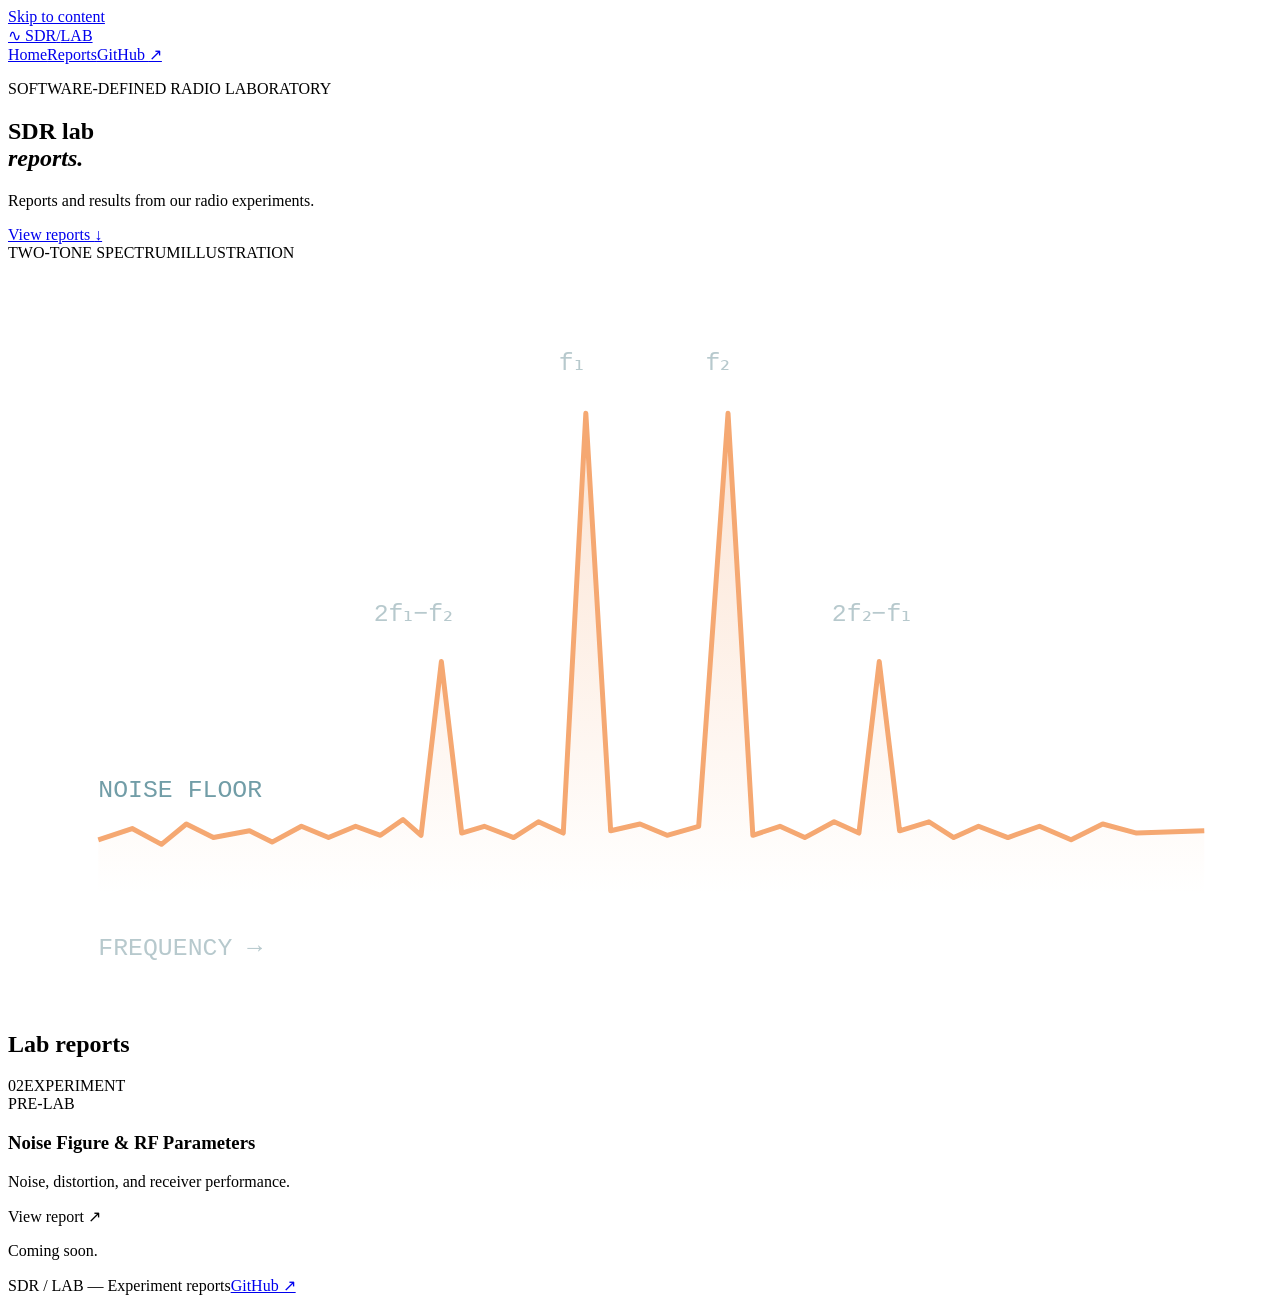
==== index.html @ 06001319 "Add files via upload" ====
<!doctype html>
<html lang="en">
<head>
  <meta charset="utf-8"><meta name="viewport" content="width=device-width, initial-scale=1">
  <meta name="description" content="Reports from our software-defined radio lab.">
  <title>SDR Lab — Experiment Reports</title>
  <link rel="icon" href="assets/favicon.svg" type="image/svg+xml">
  <link rel="stylesheet" href="assets/styles.css"><script src="assets/site.js" defer></script>
</head>
<body>
  <a class="skip" href="#main">Skip to content</a>
  <header class="site-header"><div class="container header-inner">
    <a class="brand" href="index.html" aria-label="SDR Lab home"><span class="brand-icon" aria-hidden="true">∿</span> SDR<span class="brand-light">/</span>LAB</a>
    <nav aria-label="Main navigation"><a class="active" href="index.html" aria-current="page">Home</a><a href="#notebook">Reports</a><a href="https://github.com/hodast79/sdr-lab-reports" target="_blank" rel="noopener noreferrer">GitHub <span aria-hidden="true">↗</span></a></nav>
  </div></header>
  <main id="main">
    <section class="hero"><div class="container hero-grid">
      <div class="hero-copy"><p class="eyebrow"><span class="tiny-dot"></span> SOFTWARE-DEFINED RADIO LABORATORY</p>
        <h1>SDR lab<br><em>reports.</em></h1>
        <p class="hero-description">Reports and results from our radio experiments.</p>
        <div class="actions"><a class="button primary" href="#notebook">View reports <span aria-hidden="true">↓</span></a></div>
      </div>
      <div class="instrument" role="img" aria-label="Illustrative two-tone spectrum, showing fundamental tones, third-order products and a noise floor. Not measured data.">
        <div class="instrument-top"><span><i></i> TWO-TONE SPECTRUM</span><span>ILLUSTRATION</span></div>
        <svg viewBox="0 0 560 330" aria-hidden="true">
          <defs><pattern id="grid" width="50" height="45" patternUnits="userSpaceOnUse"><path d="M 50 0 L 0 0 0 45" fill="none" stroke="#ffffff" stroke-opacity=".09"/></pattern><linearGradient id="signal" x1="0" y1="0" x2="0" y2="1"><stop stop-color="#f5a872" stop-opacity=".32"/><stop offset="1" stop-color="#f5a872" stop-opacity="0"/></linearGradient></defs>
          <rect x="38" y="20" width="495" height="260" fill="url(#grid)"/>
          <path d="M40 256 L55 251 68 258 79 249 91 255 107 252 117 257 130 250 142 255 154 250 165 254 175 247 183 254 192 177 201 253 211 250 224 255 235 248 246 253 256 67 267 252 280 249 292 254 306 250 319 67 330 254 342 250 353 255 366 248 377 253 386 177 395 252 408 248 419 255 430 250 443 255 457 250 471 256 485 249 500 253 530 252 L530 280 L40 280Z" fill="url(#signal)"/>
          <path d="M40 256 L55 251 68 258 79 249 91 255 107 252 117 257 130 250 142 255 154 250 165 254 175 247 183 254 192 177 201 253 211 250 224 255 235 248 246 253 256 67 267 252 280 249 292 254 306 250 319 67 330 254 342 250 353 255 366 248 377 253 386 177 395 252 408 248 419 255 430 250 443 255 457 250 471 256 485 249 500 253 530 252" fill="none" stroke="#f5a872" stroke-width="2.2" stroke-linejoin="round"/>
          <g fill="#b7c9cd" font-size="11" font-family="monospace"><text x="244" y="48">f₁</text><text x="309" y="48">f₂</text><text x="162" y="159">2f₁−f₂</text><text x="365" y="159">2f₂−f₁</text><text x="40" y="307">FREQUENCY →</text><text x="40" y="237" fill="#719da7">NOISE FLOOR</text></g>
        </svg>
      </div>
    </div></section>
    <section class="container notebook" id="notebook"><div class="section-heading"><h2>Lab reports</h2></div>
      <article class="lab-card"><div class="lab-number">02<span>EXPERIMENT</span></div><div class="lab-card-copy"><span class="badge" id="report-badge">PRE-LAB</span><h3>Noise Figure &amp; RF Parameters</h3><p>Noise, distortion, and receiver performance.</p></div><div class="report-download"><a class="button outline unavailable" id="pdf-view" role="link" aria-disabled="true" aria-describedby="pdf-status" target="_blank" rel="noopener noreferrer">View report <span aria-hidden="true">↗</span></a><a class="download-link" id="pdf-download" download="lab02-prelab.pdf" hidden>Download PDF ↓</a><p class="pdf-status" id="pdf-status" role="status">Coming soon.</p></div></article><noscript><p class="muted"><a href="lab02/prelab.pdf">Open PDF report</a></p></noscript>
    </section>

  </main>
  <footer class="container site-footer"><span>SDR / LAB <span class="footer-divider">—</span> Experiment reports</span><a href="https://github.com/hodast79/sdr-lab-reports">GitHub ↗</a></footer>
</body></html>
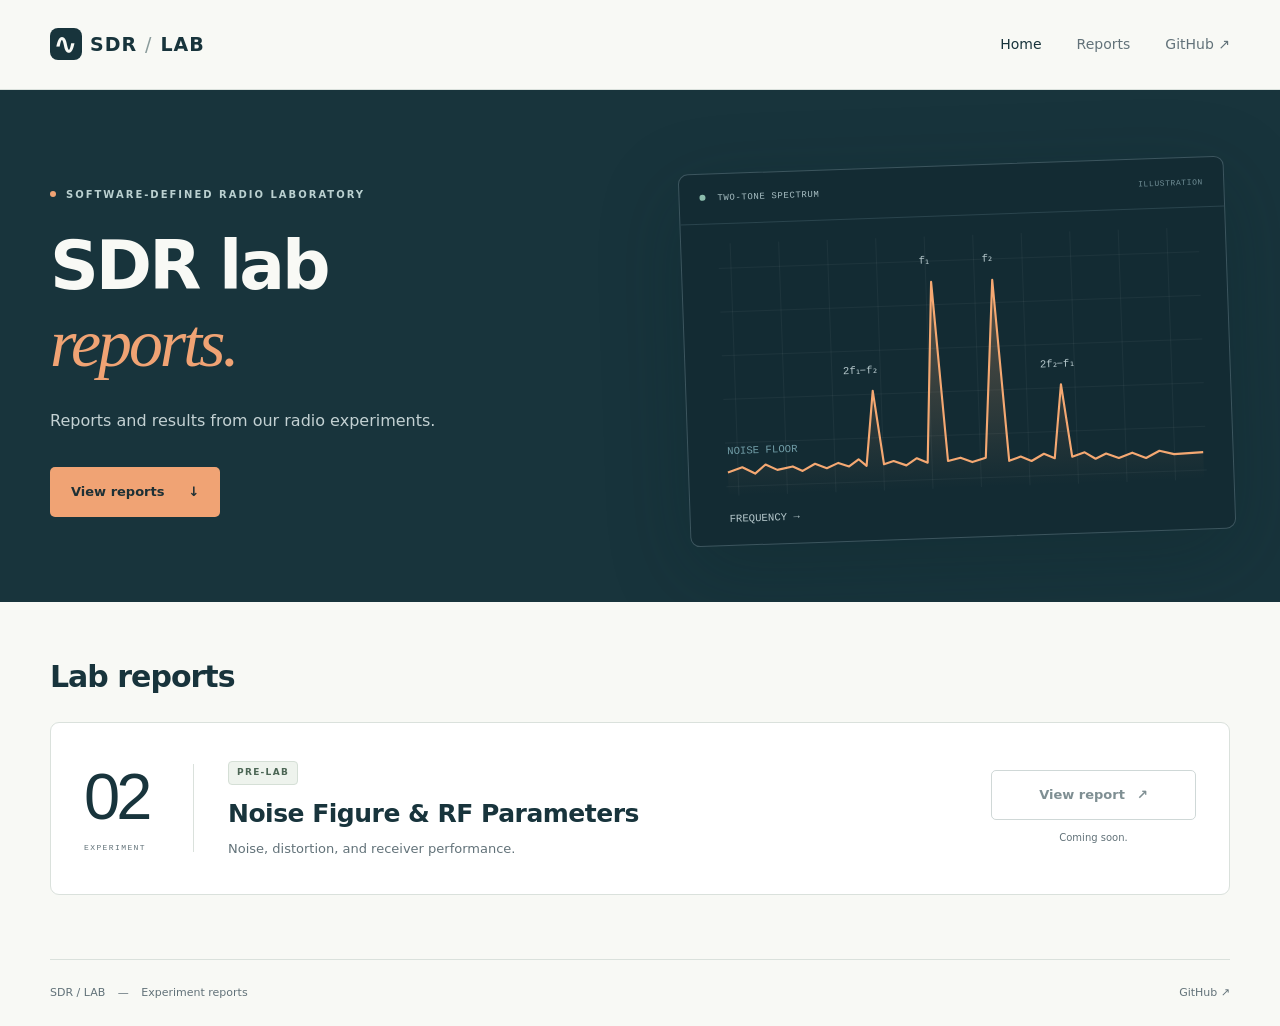
==== commit f2d5fbed: "Add files via upload" ====
--- a/index.html
+++ b/index.html
@@ -4,8 +4,17 @@
   <meta charset="utf-8"><meta name="viewport" content="width=device-width, initial-scale=1">
   <meta name="description" content="Reports from our software-defined radio lab.">
   <title>SDR Lab — Experiment Reports</title>
-  <link rel="icon" href="assets/favicon.svg" type="image/svg+xml">
-  <link rel="stylesheet" href="assets/styles.css"><script src="assets/site.js" defer></script>
+  <link rel="icon" href="[data-uri]" type="image/svg+xml">
+  <style>
+@import url('https://fonts.googleapis.com/css2?family=DM+Sans:wght@400;450;500;600;650;700&family=Manrope:wght@400;500;600;650;700;750;800&display=swap');
+:root{--paper:#f8f9f5;--ink:#18343c;--muted:#627279;--line:#dae1dc;--orange:#f0a374;--green:#21675e;--white:#fff;--serif:Georgia,'Times New Roman',serif}*{box-sizing:border-box}html{scroll-behavior:smooth;scroll-padding-top:100px}body{margin:0;background:var(--paper);color:var(--ink);font-family:'DM Sans',system-ui,sans-serif;font-size:16px;line-height:1.7}a{color:inherit;text-decoration:none}button,input{font:inherit}button,a,input,summary{-webkit-tap-highlight-color:transparent}a:focus-visible,button:focus-visible,input:focus-visible,summary:focus-visible{outline:3px solid #c46932;outline-offset:5px}.container{width:min(1180px,calc(100% - 80px));margin-inline:auto}.site-header{height:90px;background:var(--paper);border-bottom:1px solid var(--line)}.header-inner{height:100%;display:flex;align-items:center;justify-content:space-between;gap:24px}.brand{display:inline-flex;align-items:center;gap:8px;font-family:Manrope,system-ui,sans-serif;letter-spacing:1px;font-size:19px;font-weight:800;white-space:nowrap}.brand-icon{width:32px;height:32px;display:grid;place-items:center;color:var(--paper);background:var(--ink);border-radius:8px;font-size:29px;line-height:1}.brand-light{color:#8a9b9b;font-weight:400}nav{display:flex;gap:35px;align-items:center}nav a{font-size:14px;font-weight:500;color:var(--muted)}nav a:hover,nav .active{color:var(--ink)}.skip{position:absolute;top:-100px;z-index:100;background:white;padding:10px}.skip:focus{top:10px}.hero{background:var(--ink);color:var(--paper);overflow:hidden}.hero-grid{display:grid;grid-template-columns:1.06fr 1fr;align-items:center;gap:56px;padding-block:75px 64px}.eyebrow{font-size:10px;font-weight:700;letter-spacing:2px;display:flex;align-items:center;gap:10px;margin:0 0 25px;color:#bad0d0}.tiny-dot{width:6px;height:6px;border-radius:50%;background:var(--orange);flex:none}.eyebrow.dark{color:var(--green);margin-bottom:12px}.hero h1{font-family:Manrope,system-ui,sans-serif;font-weight:650;line-height:1.13;letter-spacing:-3px;font-size:clamp(42px,5.3vw,70px);margin:0 0 24px}.hero h1 em{font-family:var(--serif);font-weight:400;color:var(--orange)}.hero-description{color:#c3d1d3;max-width:450px;font-size:16px;line-height:1.9}.actions{display:flex;align-items:center;gap:25px;margin-top:30px;flex-wrap:wrap}.button{display:inline-flex;justify-content:center;align-items:center;gap:24px;font-weight:700;font-size:13px;padding:13px 20px;border:1px solid transparent;border-radius:5px;cursor:pointer;min-height:48px;transition:background .15s,transform .15s}.button:hover{transform:translateY(-2px)}.button.primary{background:var(--orange);color:#1e3035}.button.outline{background:transparent;border-color:#a9b9b7;color:var(--ink)}.button.outline:hover{background:#eaf0eb}.text-link{font-size:12px;color:#d3dfdf}.hero-meta{display:flex;gap:21px;font-size:9px;letter-spacing:2px;color:#91aaaf;margin-top:55px}.instrument{border:1px solid #3c555e;border-radius:10px;background:#132b33;box-shadow:0 24px 80px #081e2440;transform:rotate(-2deg)}.instrument-top,.instrument-bottom{display:flex;justify-content:space-between;align-items:center;gap:10px;font-family:monospace;font-size:9px;color:#a8bfc4;letter-spacing:.6px;padding:17px 20px}.instrument-top{border-bottom:1px solid #2a444d}.instrument-top i{display:inline-block;width:6px;height:6px;background:#8cbdad;border-radius:50%;margin-right:6px}.instrument-top>span:last-child{color:#708e96;font-size:8px}.instrument svg{display:block;width:100%}.instrument-bottom{padding:17px 20px;border-top:1px solid #2a444d;font-family:'DM Sans',sans-serif;font-size:10px;letter-spacing:0}.instrument-bottom b{color:var(--orange);font-family:monospace;margin-right:6px}.principles{border-bottom:1px solid var(--line);background:#eff2ec}.principle-grid{display:grid;grid-template-columns:repeat(3,1fr);padding-block:35px;gap:36px}.principle-grid>div+div{border-left:1px solid #d2dcd5;padding-left:35px}.mono{font-family:monospace;font-size:10px;letter-spacing:1.5px;color:var(--green)}h2,h3,h4{font-family:Manrope,system-ui,sans-serif;line-height:1.35}h2{font-size:30px;letter-spacing:-1px;margin:0 0 16px}h3{font-size:22px;letter-spacing:-.5px;margin:0 0 10px}.principle-grid h2{font-size:19px;letter-spacing:-.4px;margin:10px 0}.principle-grid p{font-size:13px;color:var(--muted);line-height:1.8;margin:0}.notebook{padding-block:55px 64px}.section-heading{display:flex;justify-content:space-between;align-items:flex-end;gap:30px;margin-bottom:25px}.section-heading h2{margin-bottom:0}.section-note{font-size:12px;color:var(--muted);padding-bottom:4px}.lab-card{display:flex;align-items:center;gap:34px;padding:33px;background:#fff;border:1px solid var(--line);border-radius:9px}.lab-number{font-size:65px;font-weight:500;line-height:1;font-family:Manrope,sans-serif;letter-spacing:-4px;width:110px;flex:none;border-right:1px solid var(--line);padding-right:32px}.lab-number span{display:block;font-family:monospace;font-size:8px;letter-spacing:1.4px;color:var(--muted);margin-top:15px}.lab-card-copy{flex:1}.badge{display:inline-flex;font-size:9px;letter-spacing:1.3px;padding:4px 8px;line-height:1.5;border:1px solid #d5dfd6;border-radius:4px;background:#eef3ed;color:#4c6655;font-weight:700}.lab-card h3{margin:12px 0 8px;font-size:25px}.lab-card p{font-size:13px;color:var(--muted);margin:0}.tags{display:flex;gap:15px;flex-wrap:wrap;margin-top:16px;font-size:10px;color:#627a78}.tags span:before{content:'·';margin-right:7px}.team-section{display:grid;grid-template-columns:1fr 1fr;gap:60px;padding-block:65px}.muted{color:var(--muted);font-size:14px}.team-roles{display:grid;gap:25px}.team-roles>div{display:flex;align-items:center;gap:18px}.team-roles h3{font-size:14px;letter-spacing:0;margin-bottom:5px}.team-roles p{font-size:12px;margin:0;color:var(--muted)}.role-icon{width:44px;height:44px;background:#e9eee7;border-radius:50%;display:grid;place-items:center;font-size:24px;flex:none;color:var(--green)}.site-footer{display:flex;justify-content:space-between;gap:20px;border-top:1px solid var(--line);padding-block:24px;font-size:11px;color:var(--muted)}.footer-divider{margin-inline:9px}.site-footer a:hover{text-decoration:underline}
+
+.report-download{width:205px;flex:none;text-align:center}.report-download .button{width:100%;gap:12px}.unavailable{opacity:.55;cursor:default!important}.unavailable:hover{transform:none!important;background:transparent!important}.pdf-status{font-size:10px!important;line-height:1.65!important;color:var(--muted);margin:10px 0 0!important}.download-link{display:block;font-size:11px;color:var(--green);margin-top:8px}.download-link:hover{text-decoration:underline}[hidden]{display:none!important}
+@media(max-width:1000px){.container{width:calc(100% - 48px)}.hero-grid{gap:30px}.hero h1{font-size:52px}.hero-description{font-size:14px}.actions{gap:17px}.hero-meta{gap:13px;font-size:8px}.instrument-bottom{font-size:8px;padding:14px}.lab-card{gap:23px;padding:26px}.lab-number{width:90px;padding-right:20px}.lab-card h3{font-size:21px}.section-note{display:none}}
+@media(max-width:720px){.container{width:calc(100% - 36px)}.site-header{height:74px}.brand{font-size:15px;gap:5px}.brand-icon{width:26px;height:26px;font-size:24px}nav{gap:18px}nav a{font-size:11px}.hero-grid{grid-template-columns:1fr;padding-block:45px 40px;gap:40px}.eyebrow{font-size:8px;letter-spacing:1.5px}.hero h1{font-size:51px;letter-spacing:-2px}.hero-description{max-width:440px;font-size:15px}.hero-meta{margin-top:30px;gap:20px}.instrument{max-width:520px;transform:rotate(0)}.instrument-bottom{font-size:10px}.principle-grid{grid-template-columns:1fr;gap:22px;padding-block:28px}.principle-grid>div+div{border-left:0;border-top:1px solid var(--line);padding-left:0;padding-top:22px}.principle-grid h2{font-size:20px}.notebook{padding-top:40px}h2{font-size:25px}.lab-card{flex-wrap:wrap;padding:23px;gap:20px}.lab-number{font-size:50px;width:75px}.lab-card-copy{min-width:150px}.lab-card h3{font-size:20px}.report-download{width:100%}.team-section{grid-template-columns:1fr;gap:25px;padding-block:40px}.team-section h2{font-size:25px}.site-footer{font-size:10px;flex-direction:column;gap:8px}}
+@media(prefers-reduced-motion:reduce){html{scroll-behavior:auto}*{transition:none!important}}
+
+</style>
 </head>
 <body>
   <a class="skip" href="#main">Skip to content</a>
@@ -32,9 +41,49 @@
       </div>
     </div></section>
     <section class="container notebook" id="notebook"><div class="section-heading"><h2>Lab reports</h2></div>
-      <article class="lab-card"><div class="lab-number">02<span>EXPERIMENT</span></div><div class="lab-card-copy"><span class="badge" id="report-badge">PRE-LAB</span><h3>Noise Figure &amp; RF Parameters</h3><p>Noise, distortion, and receiver performance.</p></div><div class="report-download"><a class="button outline unavailable" id="pdf-view" role="link" aria-disabled="true" aria-describedby="pdf-status" target="_blank" rel="noopener noreferrer">View report <span aria-hidden="true">↗</span></a><a class="download-link" id="pdf-download" download="lab02-prelab.pdf" hidden>Download PDF ↓</a><p class="pdf-status" id="pdf-status" role="status">Coming soon.</p></div></article><noscript><p class="muted"><a href="lab02/prelab.pdf">Open PDF report</a></p></noscript>
+      <article class="lab-card"><div class="lab-number">02<span>EXPERIMENT</span></div><div class="lab-card-copy"><span class="badge" id="report-badge">PRE-LAB</span><h3>Noise Figure &amp; RF Parameters</h3><p>Noise, distortion, and receiver performance.</p></div><div class="report-download"><a class="button outline unavailable" id="pdf-view" role="link" aria-disabled="true" aria-describedby="pdf-status" target="_blank" rel="noopener noreferrer">View report <span aria-hidden="true">↗</span></a><a class="download-link" id="pdf-download" download="lab02-prelab.pdf" hidden>Download PDF ↓</a><p class="pdf-status" id="pdf-status" role="status">Coming soon.</p></div></article><noscript><p class="muted"><a href="prelab.pdf">Open PDF report</a></p></noscript>
     </section>
 
   </main>
   <footer class="container site-footer"><span>SDR / LAB <span class="footer-divider">—</span> Experiment reports</span><a href="https://github.com/hodast79/sdr-lab-reports">GitHub ↗</a></footer>
+<script>
+'use strict';
+
+// The report stays in a PDF. Enable its links only when a real PDF is present.
+async function discoverReport() {
+  const view = document.getElementById('pdf-view');
+  const download = document.getElementById('pdf-download');
+  const status = document.getElementById('pdf-status');
+  const badge = document.getElementById('report-badge');
+  const url = new URL('prelab.pdf', document.baseURI);
+  if (window.location.protocol === 'file:') {
+    status.textContent = 'Coming soon.';
+    return;
+  }
+  const controller = new AbortController();
+  const timeout = setTimeout(() => controller.abort(), 10000);
+  try {
+    const response = await fetch(url, { method: 'HEAD', cache: 'no-store', signal: controller.signal });
+    if (response.status === 404) return;
+    if (!response.ok || !response.headers.get('content-type')?.toLowerCase().includes('application/pdf')) {
+      status.textContent = 'Report unavailable.';
+      return;
+    }
+    view.href = url.href;
+    view.removeAttribute('aria-disabled');
+    view.classList.remove('unavailable');
+    download.href = url.href;
+    download.hidden = false;
+    badge.textContent = 'PRE-LAB';
+    const bytes = Number(response.headers.get('content-length'));
+    status.textContent = bytes > 0 ? `PDF · ${bytes >= 1048576 ? (bytes / 1048576).toFixed(1) + ' MB' : Math.max(1, Math.round(bytes / 1024)) + ' KB'}` : 'PDF report';
+  } catch {
+    status.textContent = 'Could not load the report. Please refresh.';
+  } finally {
+    clearTimeout(timeout);
+  }
+}
+discoverReport();
+
+</script>
 </body></html>
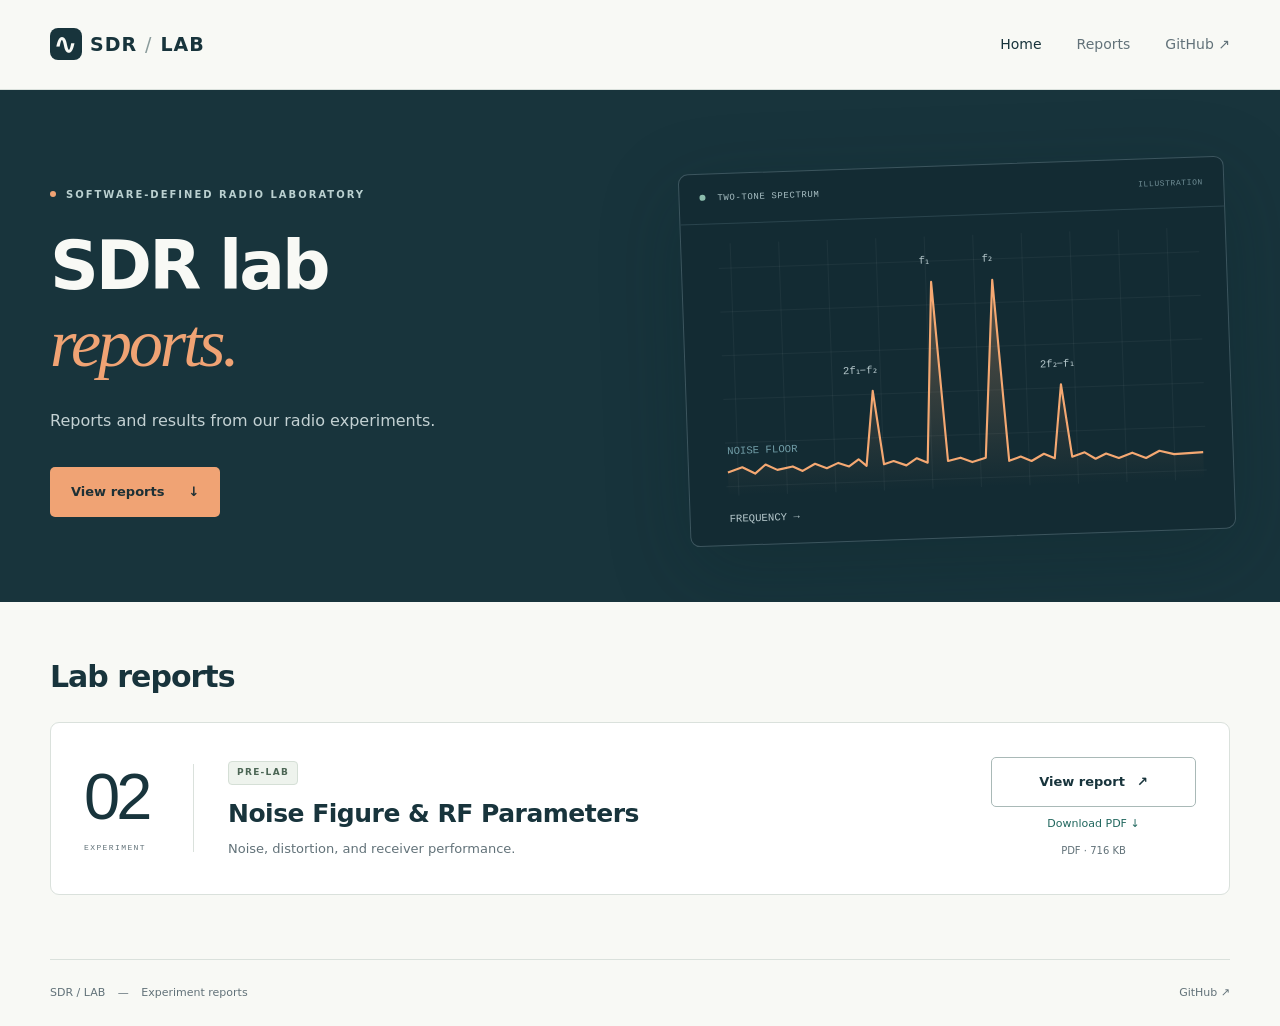
==== commit 9bc0592b: "Add Lab 02 pre-lab website" ====
--- a/index.html
+++ b/index.html
@@ -41,7 +41,7 @@
       </div>
     </div></section>
     <section class="container notebook" id="notebook"><div class="section-heading"><h2>Lab reports</h2></div>
-      <article class="lab-card"><div class="lab-number">02<span>EXPERIMENT</span></div><div class="lab-card-copy"><span class="badge" id="report-badge">PRE-LAB</span><h3>Noise Figure &amp; RF Parameters</h3><p>Noise, distortion, and receiver performance.</p></div><div class="report-download"><a class="button outline unavailable" id="pdf-view" role="link" aria-disabled="true" aria-describedby="pdf-status" target="_blank" rel="noopener noreferrer">View report <span aria-hidden="true">↗</span></a><a class="download-link" id="pdf-download" download="lab02-prelab.pdf" hidden>Download PDF ↓</a><p class="pdf-status" id="pdf-status" role="status">Coming soon.</p></div></article><noscript><p class="muted"><a href="prelab.pdf">Open PDF report</a></p></noscript>
+      <article class="lab-card"><div class="lab-number">02<span>EXPERIMENT</span></div><div class="lab-card-copy"><span class="badge" id="report-badge">PRE-LAB</span><h3>Noise Figure &amp; RF Parameters</h3><p>Noise, distortion, and receiver performance.</p></div><div class="report-download"><a class="button outline" href="lab02/prelab.html" id="pdf-view" role="link" aria-disabled="true" aria-describedby="pdf-status" target="_blank" rel="noopener noreferrer">View report <span aria-hidden="true">↗</span></a><a class="download-link" id="pdf-download" download="lab02-prelab.pdf" hidden>Download PDF ↓</a><p class="pdf-status" id="pdf-status" role="status">Coming soon.</p></div></article><noscript><p class="muted"><a href="lab02/prelab.pdf">Open PDF report</a></p></noscript>
     </section>
 
   </main>
@@ -55,9 +55,9 @@
   const download = document.getElementById('pdf-download');
   const status = document.getElementById('pdf-status');
   const badge = document.getElementById('report-badge');
-  const url = new URL('prelab.pdf', document.baseURI);
+  const url = new URL('lab02/prelab.pdf', document.baseURI);
   if (window.location.protocol === 'file:') {
-    status.textContent = 'Coming soon.';
+    status.textContent = 'Report files included: lab02/prelab.html and lab02/prelab.pdf';
     return;
   }
   const controller = new AbortController();
@@ -69,7 +69,7 @@
       status.textContent = 'Report unavailable.';
       return;
     }
-    view.href = url.href;
+    view.href = new URL('lab02/prelab.html', document.baseURI).href;
     view.removeAttribute('aria-disabled');
     view.classList.remove('unavailable');
     download.href = url.href;
@@ -86,4 +86,4 @@
 discoverReport();
 
 </script>
-</body></html>
+</body></html>
